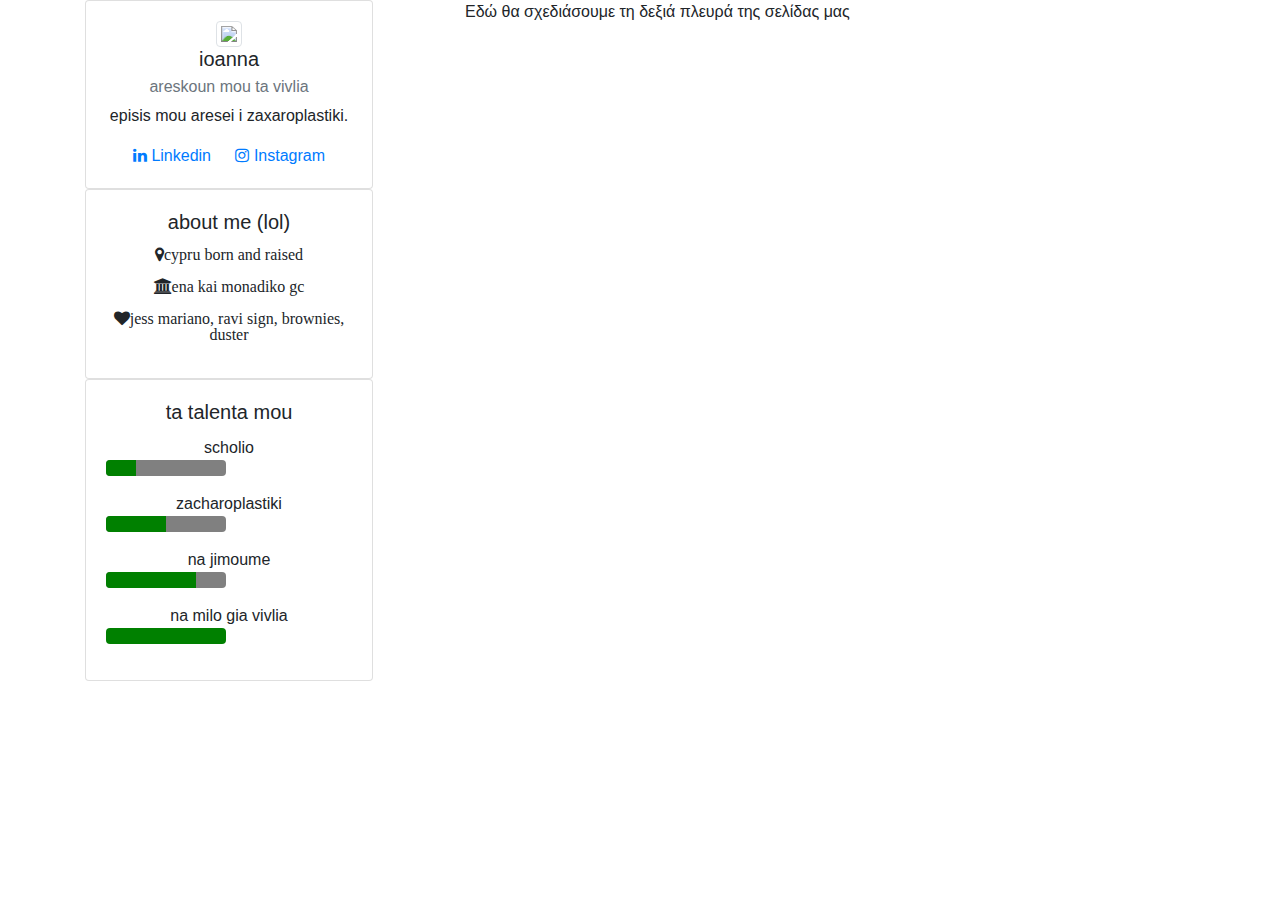
==== index.html @ 9a2a7271 "Add files via upload" ====
<html>
  <head>
    <title>ioanna</title>
    <meta name="viewport" content="width=device-width, initial-scale=1, shrink-to-fit=no">
    <link rel="stylesheet" href="https://maxcdn.bootstrapcdn.com/bootstrap/4.0.0-alpha.6/css/bootstrap.min.css">
    <link rel="stylesheet" href="https://maxcdn.bootstrapcdn.com/font-awesome/4.4.0/css/font-awesome.min.css">
    <link href='css/style.css' rel='stylesheet'>
  </head>
  
  <body>
    <div class="container">
      <div class="row">
        <div class="col-md-4">
          <div class="card" style="width: 18rem;">
            <div class="card-body text-center">
              <img class="img-circle img-thumbnail" src="https://gilmoregirlsmemories.files.wordpress.com/2014/09/enhanced-19494-1396977783-12.jpg">
              <h5 class="card-title">ioanna</h5>
              <h6 class="card-subtitle mb-2 text-muted">areskoun mou ta vivlia</h6>
              <p class="card-text"> episis mou aresei i zaxaroplastiki.</p>
              <a href="#" class="card-link"><i class="fa fa-linkedin" aria-hidden="true"></i> Linkedin</a>
              <a href="#" class="card-link"><i class="fa fa-instagram" aria-hidden="true"></i> Instagram</a>
            </div>
            <a href="#"> </a>
          </div>
          <div class="card" style="width: 18rem;">
            <div class="card-body text-center">
              <h5 class="card-title">about me (lol)</h5>
              
              <p><i class="fa fa-map-marker" aria-hidden="true">cypru born and raised</i></p>
              <p><i class="fa fa-university" aria-hidden="true">ena kai monadiko gc</i></p>
              <p><i class="fa fa-heart">jess mariano, ravi sign, brownies, duster</i></p>
              </div>
          </div>
<div class="card" style="width: 18rem;">
            <div class="card-body text-center">
              <h5 class="card-title">ta talenta mou</h5>
              <p>
                scholio
                <progress class="progress progress-success" value="25" max="100">25%</progress>
              </p>
              <p>
                zacharoplastiki
                <progress class="progress progress-info" value="50" max="100">50%</progress>
              </p>
              <p>
                na jimoume
                <progress class="progress progress-warning" value="75" max="100">75%</progress>
              </p>
              <p>
                na milo gia vivlia
                <progress class="progress progress-danger" value="100" max="100">100%</progress>
              </p>

            </div>
          </div>
        </div>
        <div class="col-md-8">
          Εδώ θα σχεδιάσουμε τη δεξιά πλευρά της σελίδας μας
        </div>
      </div>
    </div>
  </body>
</html>
        </div>
        <div class="col-md-8">
        
        </div>
      </div>
    </div>
  </body>
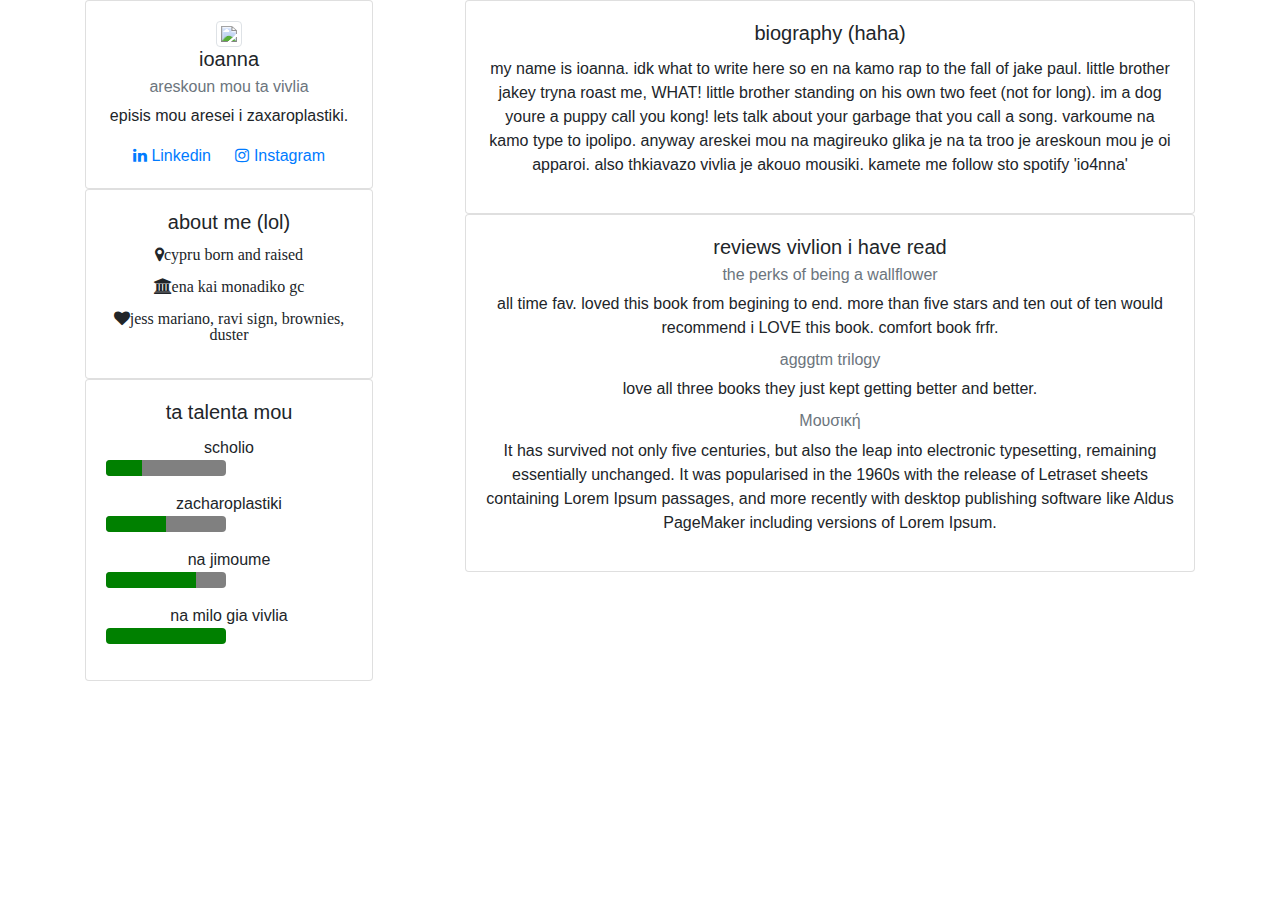
==== commit 899f0ae5: "Add files via upload" ====
--- a/index.html
+++ b/index.html
@@ -36,7 +36,7 @@
               <h5 class="card-title">ta talenta mou</h5>
               <p>
                 scholio
-                <progress class="progress progress-success" value="25" max="100">25%</progress>
+                <progress class="progress progress-success" value="30" max="100">30%</progress>
               </p>
               <p>
                 zacharoplastiki
@@ -55,7 +55,27 @@
           </div>
         </div>
         <div class="col-md-8">
-          Εδώ θα σχεδιάσουμε τη δεξιά πλευρά της σελίδας μας
+          <div class="card">
+    <div class="card-body text-center">
+      <h5 class="card-title">biography (haha)</h5>
+      <p>my name is ioanna. idk what to write here so en na kamo rap to the fall of jake paul. little brother jakey tryna roast me, WHAT! little brother standing on his own two feet (not for long). im a dog youre a puppy call you kong! lets talk about your garbage that you call a song. varkoume na kamo type to ipolipo. anyway areskei mou na magireuko glika je na ta troo je areskoun mou je oi apparoi. also thkiavazo vivlia je akouo mousiki. kamete me follow sto spotify 'io4nna'
+      </p>
+    </div>
+  </div>
+   <div class="card">
+    <div class="card-body text-center">
+      <h5 class="card-title">reviews vivlion i have read</h5>
+      <h6 class="card-subtitle mb-2 text-muted">the perks of being a wallflower</h6>
+      <p>all time fav. loved this book from begining to end. more than five stars and ten out of ten would recommend i LOVE this book. comfort book frfr. 
+      </p>
+      <h6 class="card-subtitle mb-2 text-muted">agggtm trilogy</h6>
+      <p>love all three books they just kept getting better and better.
+      </p>
+      <h6 class="card-subtitle mb-2 text-muted">Μουσική</h6>
+      <p>It has survived not only five centuries, but also the leap into electronic typesetting, remaining essentially unchanged. It was popularised in the 1960s with the release of Letraset sheets containing Lorem Ipsum passages, and more recently with desktop publishing software like Aldus PageMaker including versions of Lorem Ipsum.
+      </p>
+    </div>
+  </div> 
         </div>
       </div>
     </div>
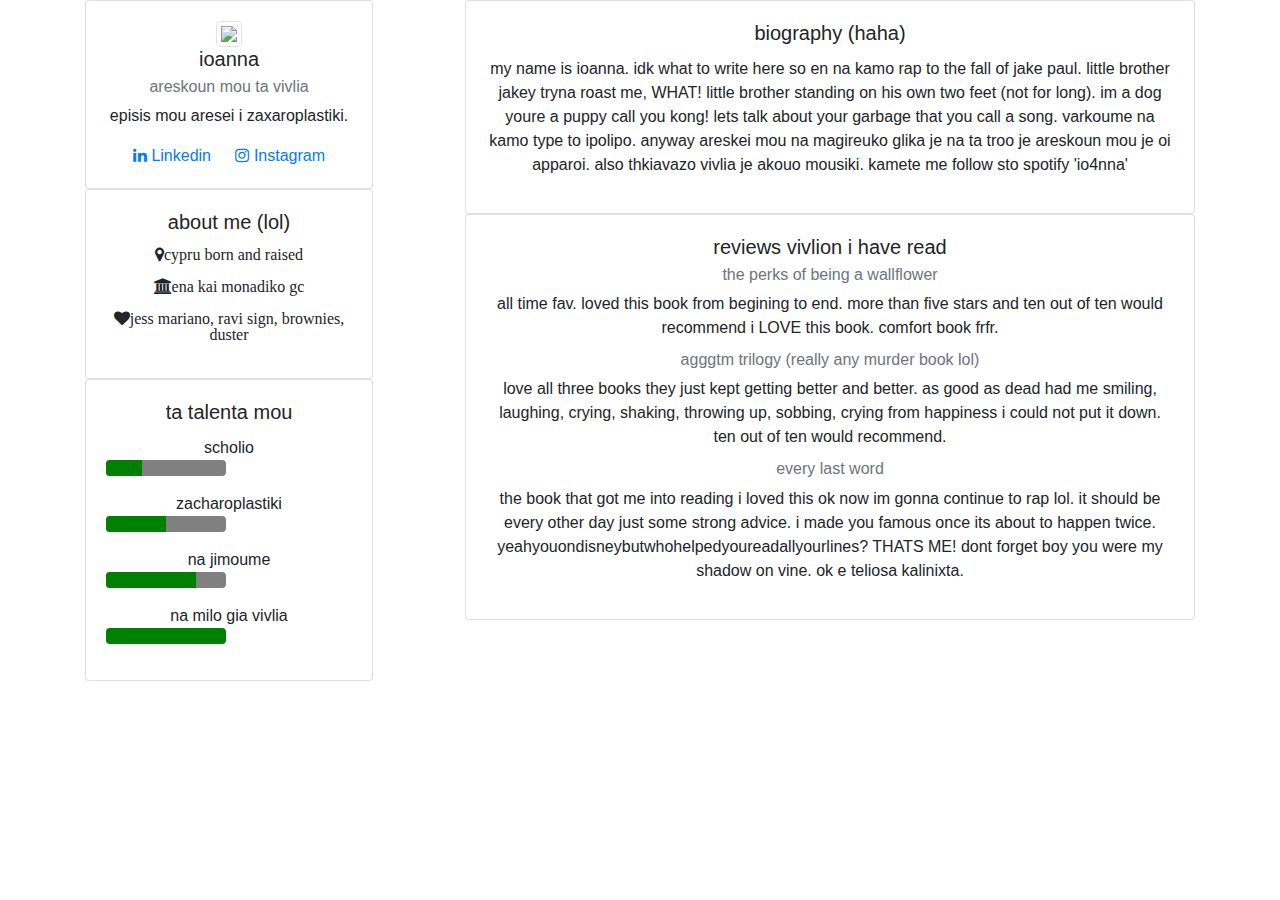
==== commit 872790a6: "Add files via upload" ====
--- a/index.html
+++ b/index.html
@@ -68,11 +68,11 @@
       <h6 class="card-subtitle mb-2 text-muted">the perks of being a wallflower</h6>
       <p>all time fav. loved this book from begining to end. more than five stars and ten out of ten would recommend i LOVE this book. comfort book frfr. 
       </p>
-      <h6 class="card-subtitle mb-2 text-muted">agggtm trilogy</h6>
-      <p>love all three books they just kept getting better and better.
+      <h6 class="card-subtitle mb-2 text-muted">agggtm trilogy (really any murder book lol)</h6>
+      <p>love all three books they just kept getting better and better. as good as dead had me smiling, laughing, crying, shaking, throwing up, sobbing, crying from happiness i could not put it down. ten out of ten would recommend. 
       </p>
-      <h6 class="card-subtitle mb-2 text-muted">Μουσική</h6>
-      <p>It has survived not only five centuries, but also the leap into electronic typesetting, remaining essentially unchanged. It was popularised in the 1960s with the release of Letraset sheets containing Lorem Ipsum passages, and more recently with desktop publishing software like Aldus PageMaker including versions of Lorem Ipsum.
+      <h6 class="card-subtitle mb-2 text-muted">every last word</h6>
+      <p>the book that got me into reading i loved this ok now im gonna continue to rap lol. it should be every other day just some strong advice. i made you famous once its about to happen twice. yeahyouondisneybutwhohelpedyoureadallyourlines? THATS ME! dont forget boy you were my shadow on vine. ok e teliosa kalinixta.
       </p>
     </div>
   </div> 
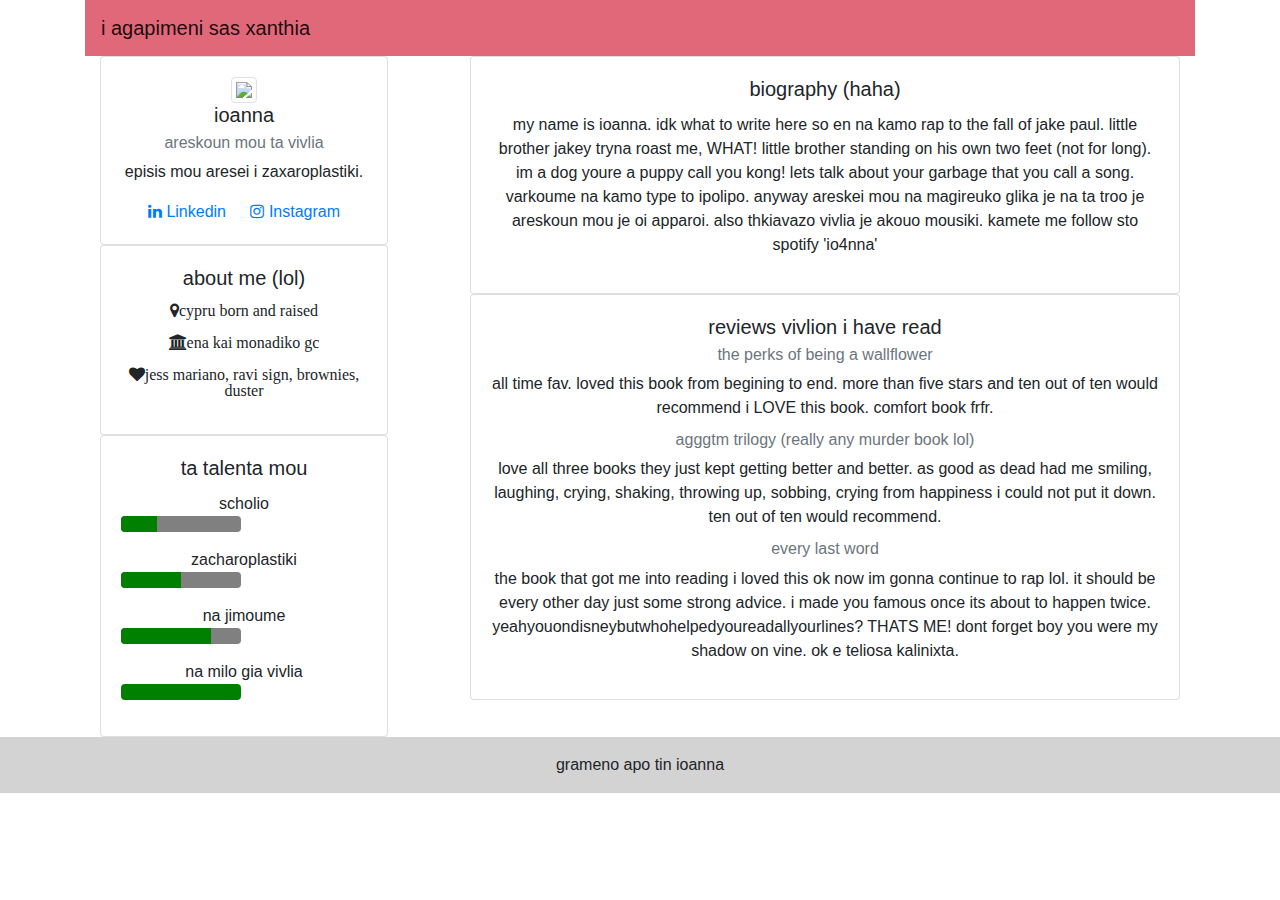
==== commit 50aafff6: "Add files via upload" ====
--- a/index.html
+++ b/index.html
@@ -7,6 +7,14 @@
     <link href='css/style.css' rel='stylesheet'>
   </head>
   
+  <body>
+    <div class="container">
+      
+      <!-- Menu bar --> 
+      <nav class="navbar navbar-light" style="background-color: #e16879;">
+          <a class="navbar-brand">i agapimeni sas xanthia</a>
+      </nav>
+
   <body>
     <div class="container">
       <div class="row">
@@ -62,6 +70,7 @@
       </p>
     </div>
   </div>
+
    <div class="card">
     <div class="card-body text-center">
       <h5 class="card-title">reviews vivlion i have read</h5>
@@ -80,7 +89,7 @@
       </div>
     </div>
   </body>
-</html>
+
         </div>
         <div class="col-md-8">
         
@@ -88,4 +97,12 @@
       </div>
     </div>
   </body>
- +  <footer class="page-footer font-small" style="background-color: lightgrey;">
+      <div class="footer-copyright text-center py-3">
+        grameno apo tin ioanna 
+      </div>
+    </footer>
+
+  </body>
+</html>
+ </html>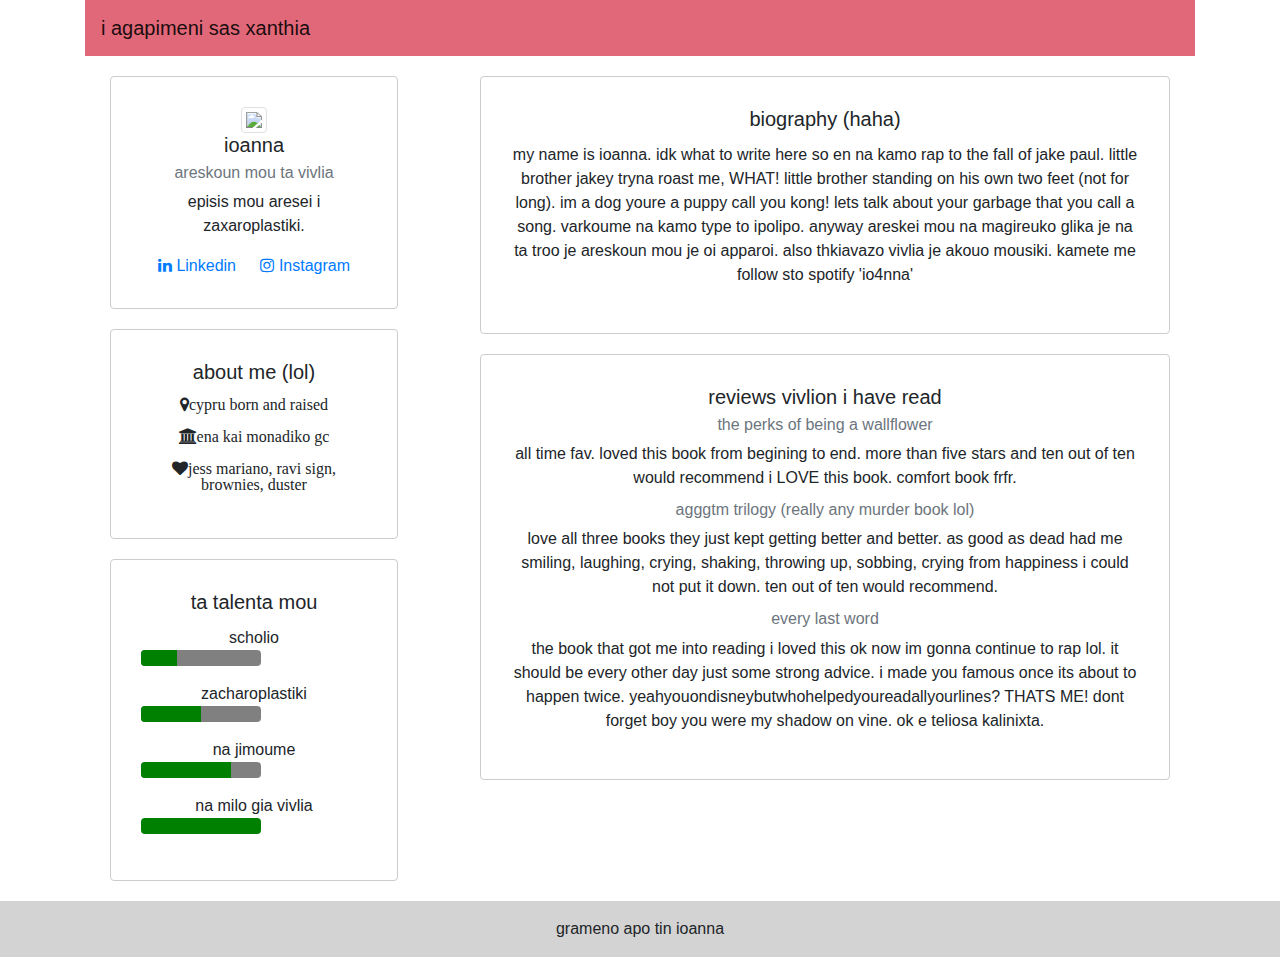
==== commit cf832c5e: "Add files via upload" ====
--- a/index.html
+++ b/index.html
@@ -15,10 +15,11 @@
           <a class="navbar-brand">i agapimeni sas xanthia</a>
       </nav>
 
-  <body>
     <div class="container">
       <div class="row">
+        <!-- Αριστερή πλευρά της σελίδας -->
         <div class="col-md-4">
+          <!-- Πρώτη κάρτα αριστερά-->
           <div class="card" style="width: 18rem;">
             <div class="card-body text-center">
               <img class="img-circle img-thumbnail" src="https://gilmoregirlsmemories.files.wordpress.com/2014/09/enhanced-19494-1396977783-12.jpg">
@@ -30,6 +31,7 @@
             </div>
             <a href="#"> </a>
           </div>
+          <!-- Δεύτερη κάρτα αριστερά-->
           <div class="card" style="width: 18rem;">
             <div class="card-body text-center">
               <h5 class="card-title">about me (lol)</h5>
@@ -39,6 +41,7 @@
               <p><i class="fa fa-heart">jess mariano, ravi sign, brownies, duster</i></p>
               </div>
           </div>
+           <!-- Τρίτη κάρτα αριστερά-->
 <div class="card" style="width: 18rem;">
             <div class="card-body text-center">
               <h5 class="card-title">ta talenta mou</h5>
@@ -62,15 +65,17 @@
             </div>
           </div>
         </div>
-        <div class="col-md-8">
+      <div class="col-md-8">
           <div class="card">
-    <div class="card-body text-center">
+        <div class="card-body text-center">
       <h5 class="card-title">biography (haha)</h5>
       <p>my name is ioanna. idk what to write here so en na kamo rap to the fall of jake paul. little brother jakey tryna roast me, WHAT! little brother standing on his own two feet (not for long). im a dog youre a puppy call you kong! lets talk about your garbage that you call a song. varkoume na kamo type to ipolipo. anyway areskei mou na magireuko glika je na ta troo je areskoun mou je oi apparoi. also thkiavazo vivlia je akouo mousiki. kamete me follow sto spotify 'io4nna'
       </p>
-    </div>
-  </div>
+    </div> <!-- end of card -->
+  </div> <!-- end of column -->
 
+  <!-- Δεξιά πλευρά της σελίδας -->
+  <!-- Δεύτερη κάρτα δεξιά -->
    <div class="card">
     <div class="card-body text-center">
       <h5 class="card-title">reviews vivlion i have read</h5>
@@ -84,7 +89,7 @@
       <p>the book that got me into reading i loved this ok now im gonna continue to rap lol. it should be every other day just some strong advice. i made you famous once its about to happen twice. yeahyouondisneybutwhohelpedyoureadallyourlines? THATS ME! dont forget boy you were my shadow on vine. ok e teliosa kalinixta.
       </p>
     </div>
-  </div> 
+  </div>  <!-- Τέλος container -->
         </div>
       </div>
     </div>
@@ -96,13 +101,13 @@
         </div>
       </div>
     </div>
-  </body>
+    <!-- Footer -->
   <footer class="page-footer font-small" style="background-color: lightgrey;">
       <div class="footer-copyright text-center py-3">
         grameno apo tin ioanna 
       </div>
-    </footer>
+  </footer>
 
   </body>
 </html>
- </html>+ --- a/css/style.css
+++ b/css/style.css
@@ -0,0 +1,5 @@
+.card {
+  border-color: #ccc;
+  margin: 20px 10px 20px 10px;
+  padding: 10px;
+}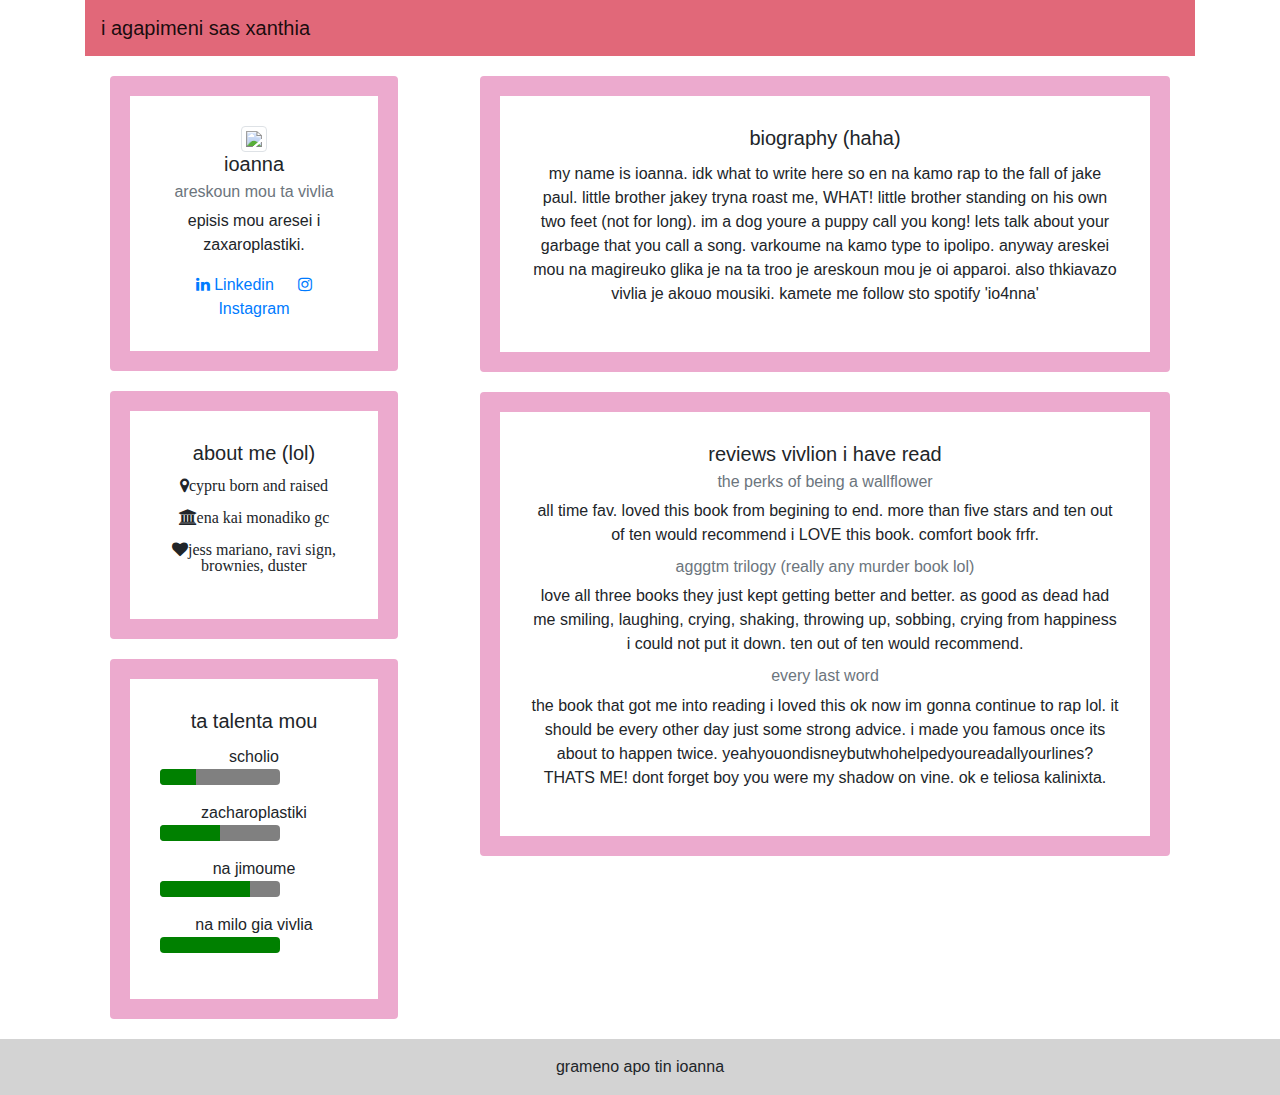
==== commit 5d1a0dba: "Add files via upload" ====
--- a/index.html
+++ b/index.html
@@ -24,9 +24,9 @@
             <div class="card-body text-center">
               <img class="img-circle img-thumbnail" src="https://gilmoregirlsmemories.files.wordpress.com/2014/09/enhanced-19494-1396977783-12.jpg">
               <h5 class="card-title">ioanna</h5>
-              <h6 class="card-subtitle mb-2 text-muted">areskoun mou ta vivlia</h6>
-              <p class="card-text"> episis mou aresei i zaxaroplastiki.</p>
-              <a href="#" class="card-link"><i class="fa fa-linkedin" aria-hidden="true"></i> Linkedin</a>
+                 <h6 class="card-subtitle mb-2 text-muted">areskoun mou ta vivlia</h6>
+                <p class="card-text"> episis mou aresei i zaxaroplastiki.</p>
+                <a href="#" class="card-link"><i class="fa fa-linkedin" aria-hidden="true"></i> Linkedin</a>
               <a href="#" class="card-link"><i class="fa fa-instagram" aria-hidden="true"></i> Instagram</a>
             </div>
             <a href="#"> </a>
@@ -80,14 +80,14 @@
     <div class="card-body text-center">
       <h5 class="card-title">reviews vivlion i have read</h5>
       <h6 class="card-subtitle mb-2 text-muted">the perks of being a wallflower</h6>
-      <p>all time fav. loved this book from begining to end. more than five stars and ten out of ten would recommend i LOVE this book. comfort book frfr. 
-      </p>
+        <p>all time fav. loved this book from begining to end. more than five stars and ten out of ten would recommend i LOVE this book. comfort book frfr. 
+         </p>
       <h6 class="card-subtitle mb-2 text-muted">agggtm trilogy (really any murder book lol)</h6>
-      <p>love all three books they just kept getting better and better. as good as dead had me smiling, laughing, crying, shaking, throwing up, sobbing, crying from happiness i could not put it down. ten out of ten would recommend. 
-      </p>
+          <p>love all three books they just kept getting better and better. as good as dead had me smiling, laughing, crying, shaking, throwing up, sobbing, crying from happiness i could not put it down. ten out of ten would recommend. 
+         </p>
       <h6 class="card-subtitle mb-2 text-muted">every last word</h6>
-      <p>the book that got me into reading i loved this ok now im gonna continue to rap lol. it should be every other day just some strong advice. i made you famous once its about to happen twice. yeahyouondisneybutwhohelpedyoureadallyourlines? THATS ME! dont forget boy you were my shadow on vine. ok e teliosa kalinixta.
-      </p>
+        <p>the book that got me into reading i loved this ok now im gonna continue to rap lol. it should be every other day just some strong advice. i made you famous once its about to happen twice. yeahyouondisneybutwhohelpedyoureadallyourlines? THATS ME! dont forget boy you were my shadow on vine. ok e teliosa kalinixta.
+        </p>
     </div>
   </div>  <!-- Τέλος container -->
         </div>
--- a/css/style.css
+++ b/css/style.css
@@ -1,5 +1,6 @@
 .card {
-  border-color: #ccc;
+  border-color: #ecaace;
   margin: 20px 10px 20px 10px;
   padding: 10px;
+  border-width: 20px; 
 }